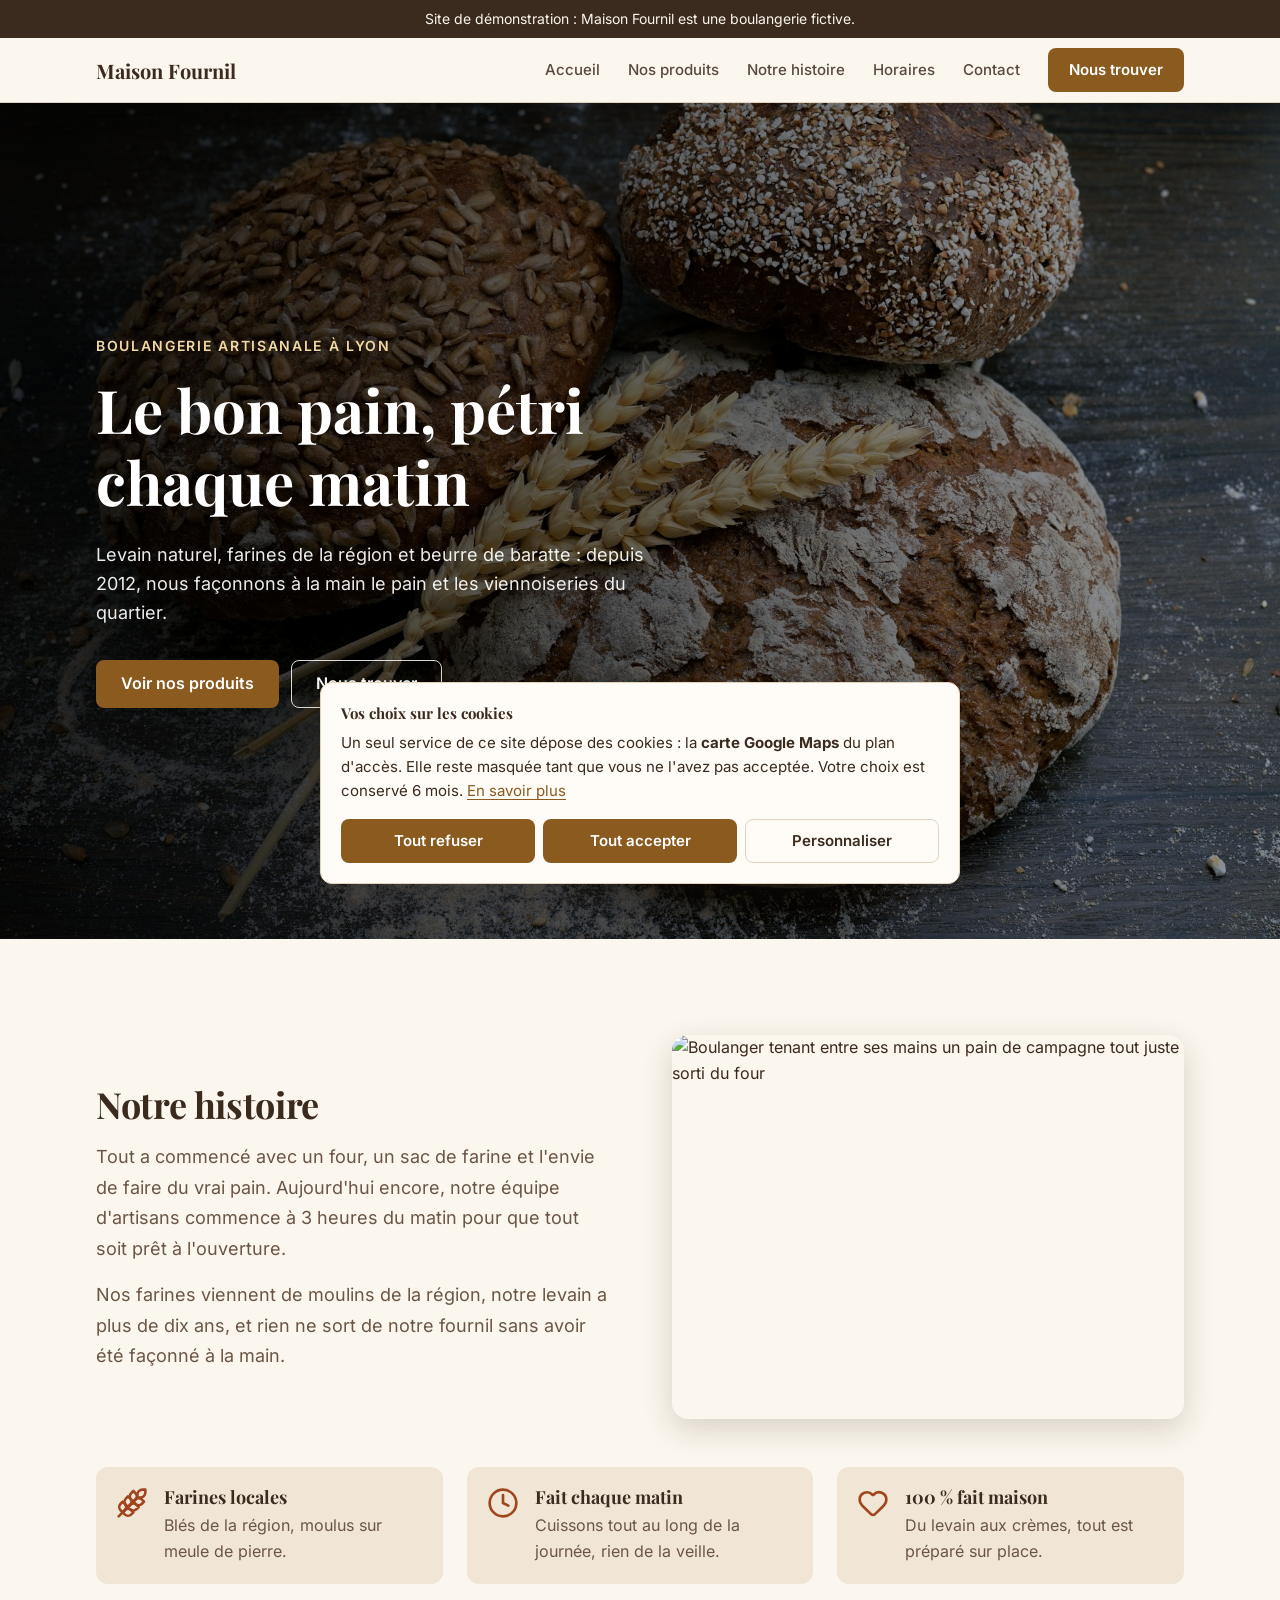
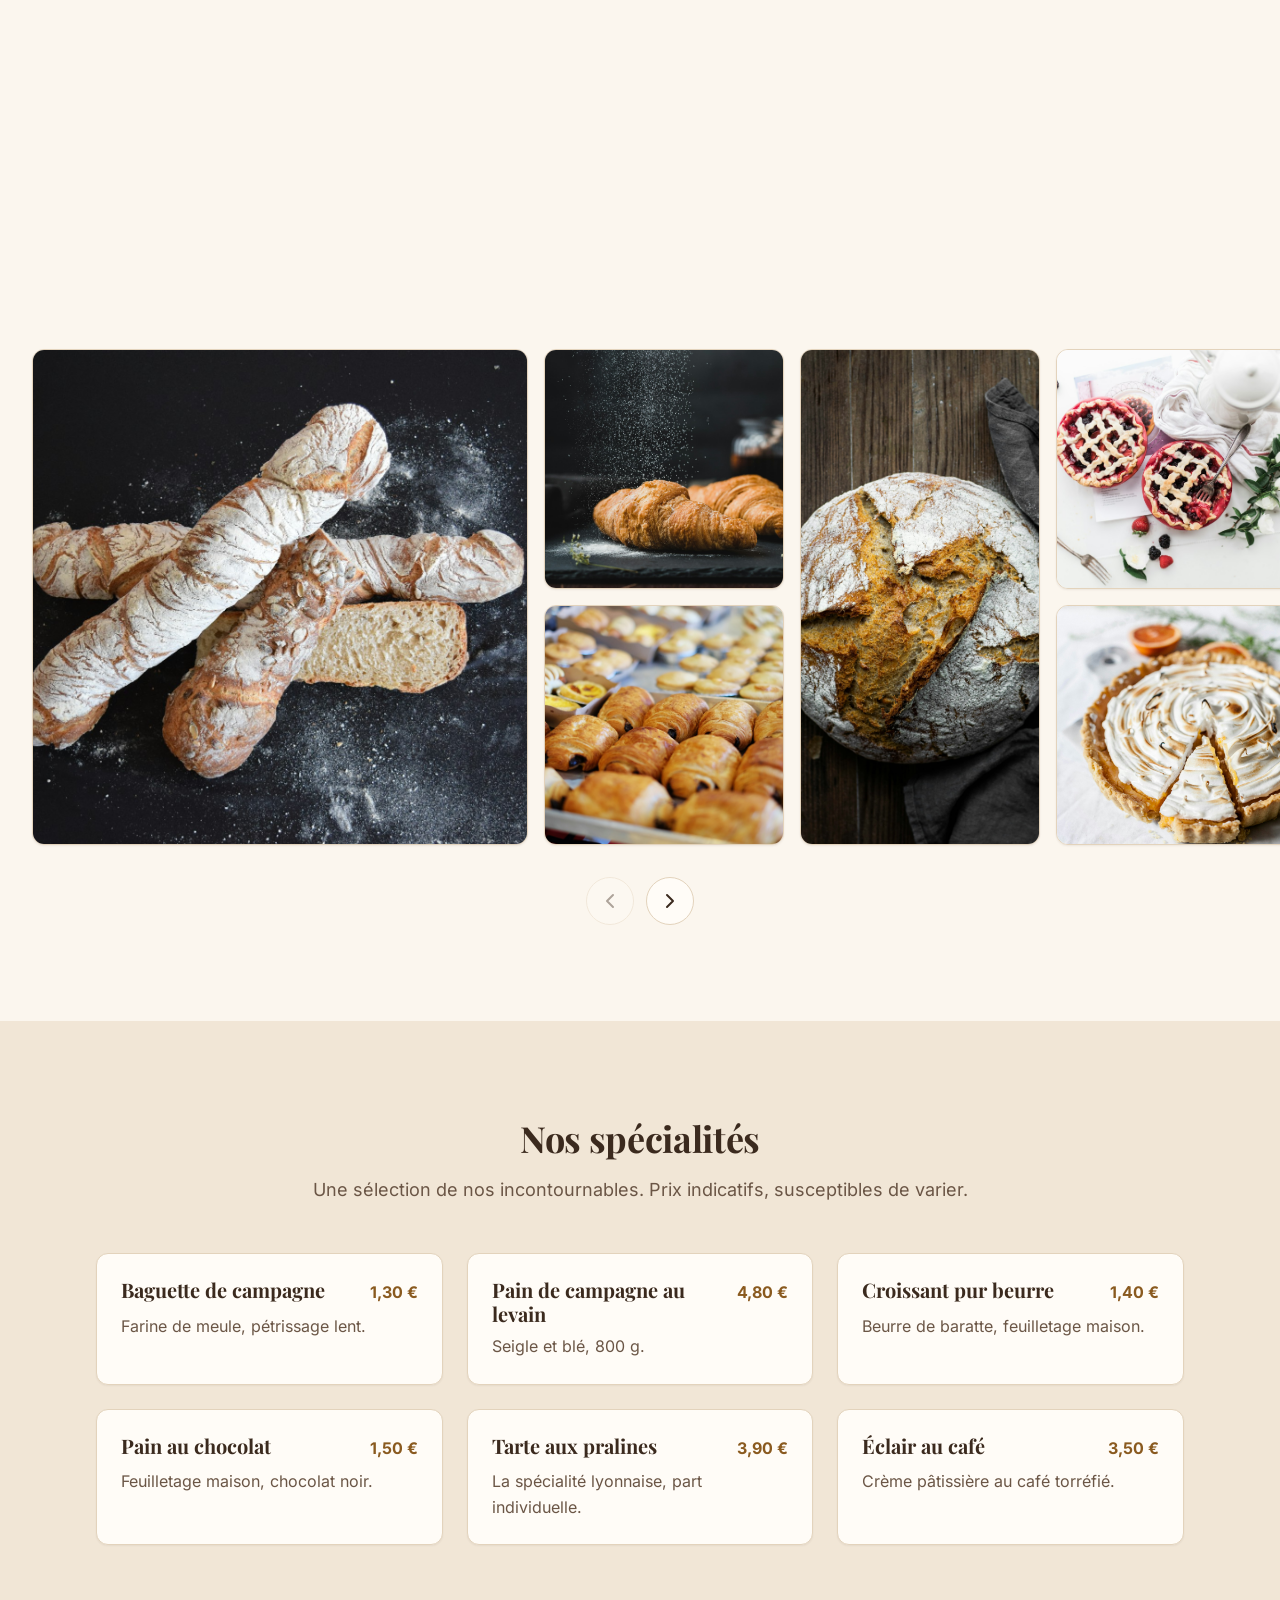
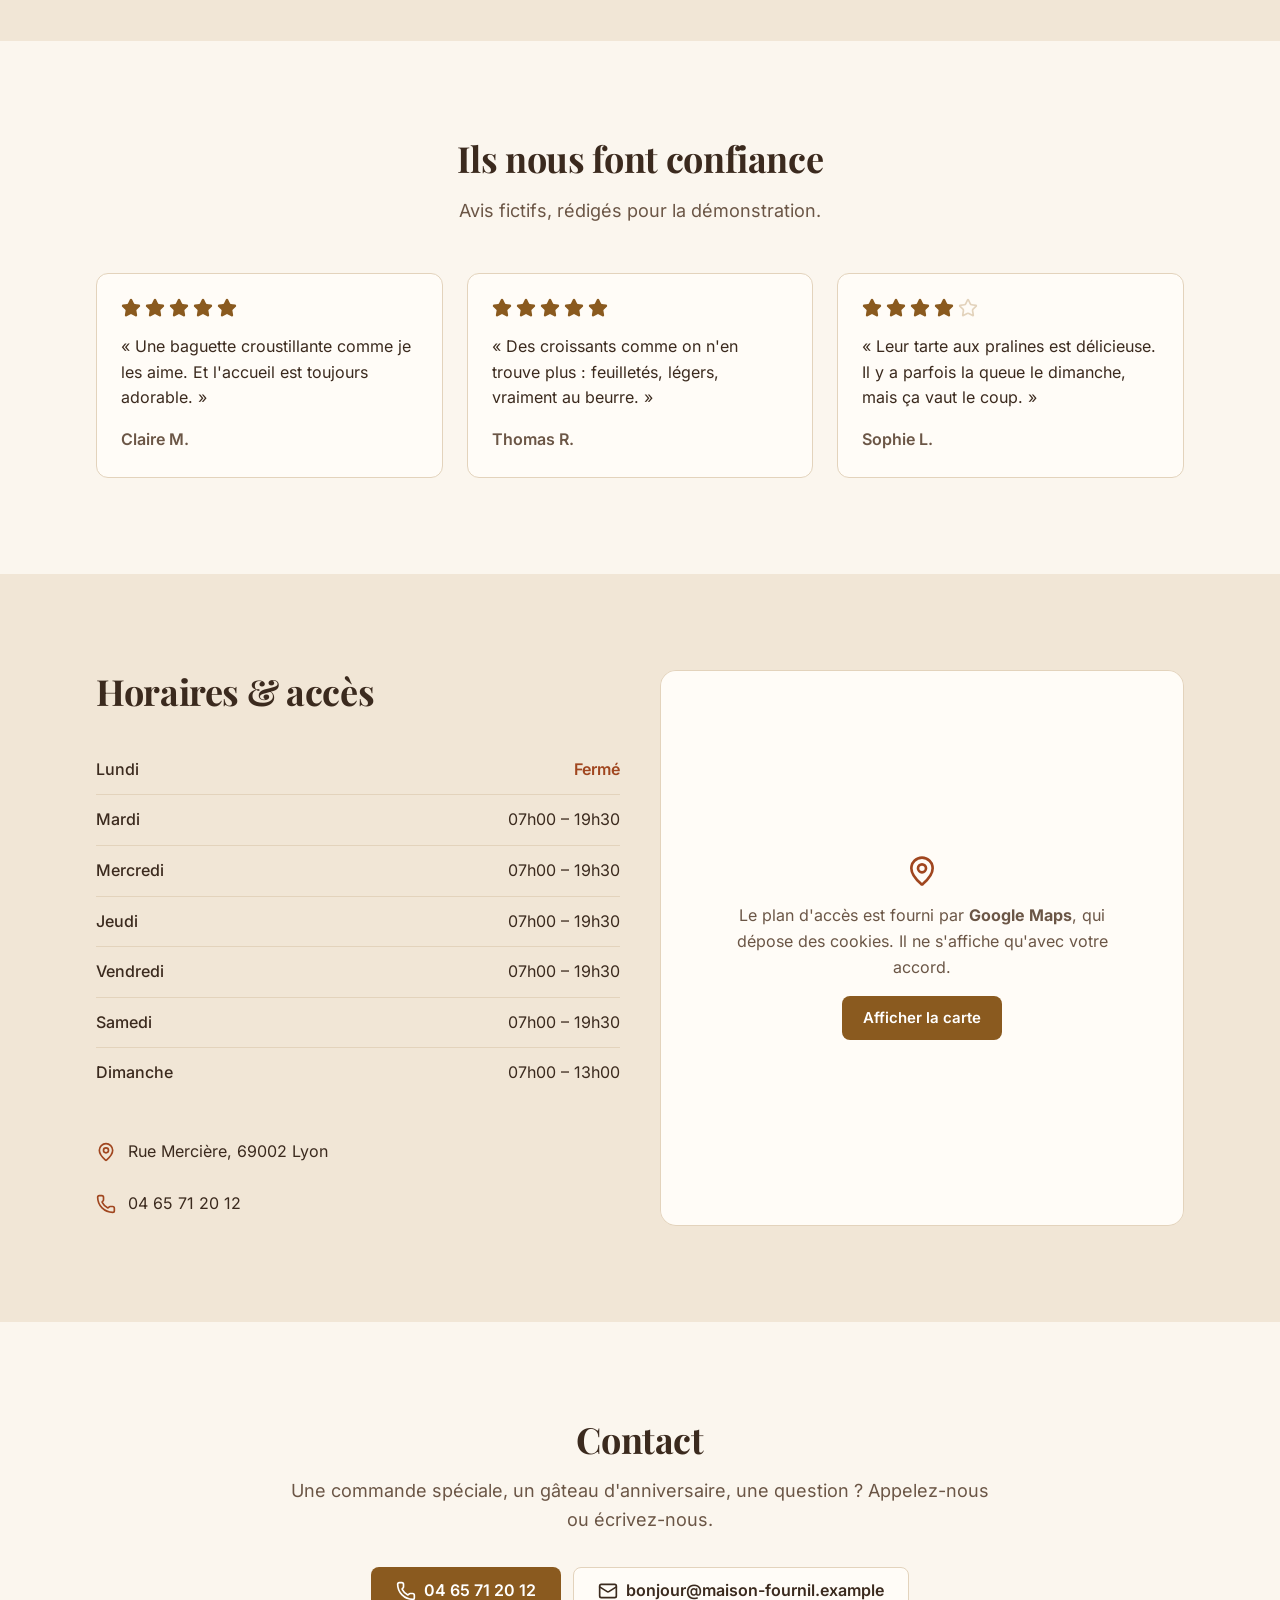
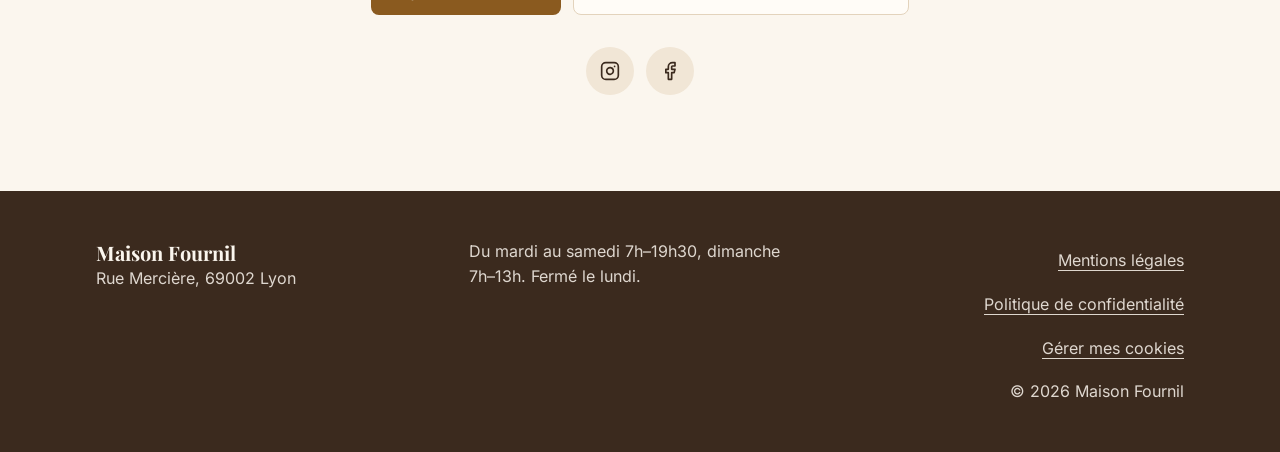
==== index.html @ 5c348c75 "Add project files." ====
<!doctype html>
<html lang="fr">
<head>
  <meta charset="utf-8">
  <meta name="viewport" content="width=device-width, initial-scale=1">

  <!-- SEO : à adapter à la main (les robots des réseaux sociaux ne lisent pas le JavaScript) -->
  <title>Maison Fournil – Boulangerie artisanale à Lyon (site de démonstration)</title>
  <meta name="description" content="Site de démonstration d'une boulangerie artisanale fictive à Lyon.">
  <!-- Démo d'une entreprise fictive : on ne la fait pas indexer par les moteurs de recherche.
       Pour une vraie boulangerie : supprimer cette ligne. -->
  <meta name="robots" content="noindex">
  <meta property="og:type" content="website">
  <meta property="og:locale" content="fr_FR">
  <meta property="og:site_name" content="Maison Fournil">
  <meta property="og:title" content="Maison Fournil – Site de démonstration">
  <meta property="og:description" content="Démo d'un site vitrine pour une boulangerie artisanale (entreprise fictive).">
  <!-- À COMPLÉTER une fois le site en ligne : og:image doit être une URL absolue,
       par ex. https://ton-projet.vercel.app/images/hero.jpg -->
  <meta property="og:image" content="images/hero.jpg">

  <!-- Polices hébergées localement (dossier fonts/) : aucun appel à Google Fonts -->
  <link rel="preload" href="fonts/inter-latin.woff2" as="font" type="font/woff2" crossorigin>
  <link rel="icon" href="favicon.svg" type="image/svg+xml">
  <link rel="icon" href="favicon-32.png" sizes="32x32" type="image/png">
  <link rel="apple-touch-icon" href="apple-touch-icon.png">
  <link rel="stylesheet" href="style.css">
  <script>document.documentElement.classList.add("js")</script>
</head>
<body>
  <a href="#contenu" class="skip-link">Aller au contenu</a>
  <p class="demo-notice" id="demo-notice" hidden></p>

  <!-- 1. Header -->
  <header class="header">
    <div class="container header__inner">
      <a href="#accueil" class="logo" data-text="name"></a>
      <nav class="nav" id="nav" aria-label="Navigation principale">
        <ul>
          <li><a href="#accueil">Accueil</a></li>
          <li><a href="#produits">Nos produits</a></li>
          <li><a href="#histoire">Notre histoire</a></li>
          <li><a href="#horaires">Horaires</a></li>
          <li><a href="#contact">Contact</a></li>
        </ul>
        <a href="#horaires" class="btn btn--primary nav__cta">Nous trouver</a>
      </nav>
      <a href="#horaires" class="btn btn--primary header__cta">Nous trouver</a>
      <button class="burger" type="button" aria-controls="nav" aria-expanded="false" aria-label="Ouvrir le menu">
        <svg class="icon" data-icon="menu"></svg>
      </button>
    </div>
  </header>

  <main id="contenu" tabindex="-1">
    <!-- 2. Hero -->
    <section id="accueil" class="hero">
      <img class="hero__img" id="hero-img" src="" alt="" fetchpriority="high">
      <div class="container hero__content reveal">
        <p class="eyebrow" data-text="tagline"></p>
        <h1 data-text="hero.title"></h1>
        <p class="hero__subtitle" data-text="hero.subtitle"></p>
        <div class="btn-row">
          <a href="#produits" class="btn btn--primary btn--lg">Voir nos produits</a>
          <a href="#horaires" class="btn btn--ghost-light btn--lg">Nous trouver</a>
        </div>
      </div>
    </section>

    <!-- 3. Notre histoire -->
    <section id="histoire" class="section">
      <div class="container story">
        <div class="reveal" id="story-text">
          <h2 data-text="story.title"></h2>
        </div>
        <div class="story__img reveal"><img id="story-img" src="" alt="" loading="lazy"></div>
      </div>
      <div class="container highlights" id="highlights"></div>
    </section>

    <!-- 4. Nos produits (galerie bento) -->
    <section id="produits" class="section gallery">
      <div class="container section__head reveal">
        <h2 data-text="gallery.title"></h2>
        <p data-text="gallery.description"></p>
      </div>
      <div class="gallery__track" id="gallery"></div>
      <div class="container slider__controls">
        <button class="slider__btn" id="slider-prev" type="button" aria-controls="gallery" aria-label="Produits précédents">
          <svg class="icon" data-icon="chevron-left"></svg>
        </button>
        <button class="slider__btn" id="slider-next" type="button" aria-controls="gallery" aria-label="Produits suivants">
          <svg class="icon" data-icon="chevron-right"></svg>
        </button>
      </div>
      <dialog class="lightbox" id="lightbox" aria-label="Photo agrandie">
        <figure class="lightbox__content">
          <img id="lightbox-img" src="" alt="">
          <figcaption id="lightbox-caption"></figcaption>
        </figure>
        <button class="lightbox__close" type="button" aria-label="Fermer la photo">
          <svg class="icon" data-icon="x"></svg>
        </button>
      </dialog>
    </section>

    <!-- 5. Spécialités -->
    <section id="specialites" class="section section--muted">
      <div class="container">
        <div class="section__head reveal">
          <h2 data-text="specialties.title"></h2>
          <p data-text="specialties.description"></p>
        </div>
        <div class="cards" id="specialties"></div>
      </div>
    </section>

    <!-- 6. Avis clients -->
    <section id="avis" class="section">
      <div class="container">
        <div class="section__head reveal">
          <h2 data-text="reviews.title"></h2>
          <p id="reviews-note" hidden>Avis fictifs, rédigés pour la démonstration.</p>
        </div>
        <div class="reviews" id="reviews"></div>
      </div>
    </section>

    <!-- 7. Horaires & accès -->
    <section id="horaires" class="section section--muted">
      <div class="container access">
        <div class="reveal">
          <h2>Horaires &amp; accès</h2>
          <table class="hours">
            <caption class="sr-only">Horaires d'ouverture</caption>
            <tbody id="hours"></tbody>
          </table>
          <address class="access__info">
            <p><svg class="icon" data-icon="map-pin"></svg><span data-text="fullAddress"></span></p>
            <p><svg class="icon" data-icon="phone"></svg><a data-tel data-text="phone"></a></p>
          </address>
        </div>
        <div class="map reveal">
          <!-- Chargée uniquement après consentement (consent.js) -->
          <iframe id="map" title="Plan d'accès" loading="lazy" referrerpolicy="no-referrer-when-downgrade" hidden></iframe>
          <div class="map__placeholder" id="map-placeholder">
            <svg class="icon icon--lg" data-icon="map-pin"></svg>
            <p>Le plan d'accès est fourni par <strong>Google Maps</strong>, qui dépose des cookies. Il ne s'affiche qu'avec votre accord.</p>
            <button type="button" class="btn btn--primary" data-consent-maps>Afficher la carte</button>
          </div>
        </div>
      </div>
    </section>

    <!-- 8. Contact -->
    <section id="contact" class="section">
      <div class="container contact reveal">
        <h2>Contact</h2>
        <p>Une commande spéciale, un gâteau d'anniversaire, une question ? Appelez-nous ou écrivez-nous.</p>
        <div class="btn-row btn-row--center">
          <a class="btn btn--primary btn--lg" data-tel><svg class="icon" data-icon="phone"></svg><span data-text="phone"></span></a>
          <a class="btn btn--outline btn--lg" data-mail><svg class="icon" data-icon="mail"></svg><span data-text="email"></span></a>
        </div>
        <div class="socials">
          <a data-social="instagram" target="_blank" rel="noopener noreferrer" aria-label="Instagram (nouvel onglet)"><svg class="icon" data-icon="instagram"></svg></a>
          <a data-social="facebook" target="_blank" rel="noopener noreferrer" aria-label="Facebook (nouvel onglet)"><svg class="icon" data-icon="facebook"></svg></a>
        </div>
      </div>
    </section>
  </main>

  <!-- 9. Footer -->
  <footer class="footer">
    <div class="container footer__inner">
      <div>
        <p class="footer__name" data-text="name"></p>
        <p data-text="fullAddress"></p>
      </div>
      <p data-text="hoursSummary"></p>
      <nav class="footer__legal" aria-label="Informations légales">
        <ul>
          <li><a href="mentions-legales.html">Mentions légales</a></li>
          <li><a href="politique-confidentialite.html">Politique de confidentialité</a></li>
          <li><button type="button" class="link-button" data-consent-open>Gérer mes cookies</button></li>
        </ul>
        <p>© <span id="year"></span> <span data-text="name"></span></p>
      </nav>
    </div>
  </footer>

  <script src="config.js"></script>
  <script src="script.js"></script>
  <script src="consent.js"></script>
</body>
</html>
---- style.css ----
/* ============ Palette & typo (contrastes vérifiés WCAG AA) ============ */
:root {
  --background: #fbf6ee;   /* crème */
  --foreground: #3b2a1e;   /* brun foncé */
  --card: #fffcf7;
  --primary: #8a5a1f;      /* brun doré */
  --primary-hover: #744b18;
  --on-primary: #ffffff;
  --muted: #f1e6d6;        /* beige */
  --muted-foreground: #6b5646;
  --terracotta: #a0461f;   /* accent */
  --border: #e3d3bc;
  --radius: 0.75rem;
  --header-h: 4rem;
  --font-sans: "Inter", system-ui, -apple-system, "Segoe UI", sans-serif;
  --font-serif: "Playfair Display", Georgia, serif;
}

/* ============ Polices hébergées localement (licence SIL Open Font License) ============ */
@font-face {
  font-family: "Inter";
  src: url("fonts/inter-latin.woff2") format("woff2");
  font-weight: 400 700;
  font-style: normal;
  font-display: swap;
}
@font-face {
  font-family: "Playfair Display";
  src: url("fonts/playfair-display-latin.woff2") format("woff2");
  font-weight: 600 700;
  font-style: normal;
  font-display: swap;
}

/* ============ Base ============ */
[hidden] { display: none !important; }
*, *::before, *::after { box-sizing: border-box; }
html { scroll-behavior: smooth; -webkit-text-size-adjust: 100%; }
body {
  margin: 0;
  background: var(--background);
  color: var(--foreground);
  font-family: var(--font-sans);
  font-size: 1rem;
  line-height: 1.6;
  -webkit-font-smoothing: antialiased;
}
img { display: block; max-width: 100%; }
h1, h2, h3 { font-family: var(--font-serif); line-height: 1.2; margin: 0; }
h2 { font-size: clamp(1.875rem, 4vw, 2.25rem); letter-spacing: -0.01em; }
p { margin: 0; }
a { color: inherit; }
[id] { scroll-margin-top: var(--header-h); }
:focus-visible { outline: 3px solid var(--primary); outline-offset: 3px; }
.sr-only {
  position: absolute; width: 1px; height: 1px; padding: 0; margin: -1px;
  overflow: hidden; clip: rect(0, 0, 0, 0); white-space: nowrap; border: 0;
}
/* Lien d'évitement (RGAA 12.7) : visible uniquement au focus clavier */
.skip-link {
  position: absolute; left: 1rem; top: -4rem; z-index: 100;
  padding: 0.75rem 1rem; border-radius: 0.5rem;
  background: var(--foreground); color: var(--background); font-weight: 600;
}
.skip-link:focus { top: 1rem; }
main:focus { outline: none; }

/* Bandeau « site de démonstration » */
.demo-notice {
  padding: 0.5rem 1rem; text-align: center; font-size: 0.875rem;
  background: var(--foreground); color: var(--background);
}

.container { width: 100%; max-width: 72rem; margin-inline: auto; padding-inline: 1rem; }
@media (min-width: 768px) { .container { padding-inline: 2rem; } }

.icon { width: 1.25rem; height: 1.25rem; flex-shrink: 0; }
.icon--lg { width: 2rem; height: 2rem; color: var(--terracotta); }

/* ============ Boutons (cibles ≥ 44px) ============ */
.btn {
  display: inline-flex; align-items: center; justify-content: center; gap: 0.5rem;
  min-height: 2.75rem; padding: 0.5rem 1.25rem;
  border: 1px solid transparent; border-radius: 0.5rem;
  font: 600 0.9375rem/1.2 var(--font-sans); text-decoration: none; cursor: pointer;
  transition: background-color .2s, color .2s, border-color .2s;
  max-width: 100%;
}
.btn--lg { min-height: 3rem; padding-inline: 1.5rem; font-size: 1rem; }
.btn--primary { background: var(--primary); color: var(--on-primary); }
.btn--primary:hover { background: var(--primary-hover); }
.btn--outline { border-color: var(--border); background: var(--card); color: var(--foreground); }
.btn--outline:hover { background: var(--muted); }
.btn--ghost-light { border-color: rgba(255,255,255,.85); color: #fff; }
.btn--ghost-light:hover { background: #fff; color: var(--foreground); }
.btn-row { display: flex; flex-direction: column; gap: 0.75rem; margin-top: 2rem; }
.btn-row--center { align-items: stretch; }
.btn-row .btn span { overflow: hidden; text-overflow: ellipsis; }
@media (min-width: 640px) {
  .btn-row { flex-direction: row; flex-wrap: wrap; }
  .btn-row--center { justify-content: center; }
}

/* ============ 1. Header ============ */
.header {
  position: sticky; top: 0; z-index: 40;
  background: rgba(251, 246, 238, .92);
  backdrop-filter: blur(8px); -webkit-backdrop-filter: blur(8px);
  border-bottom: 1px solid var(--border);
}
.header__inner { display: flex; align-items: center; gap: 1rem; height: var(--header-h); }
.logo { display: inline-flex; align-items: center; min-height: 2.75rem; font: 700 1.25rem var(--font-serif); text-decoration: none; margin-right: auto; }
.header__cta { display: none; }
.burger {
  display: inline-flex; align-items: center; justify-content: center;
  width: 2.75rem; height: 2.75rem; border: 0; border-radius: 0.5rem;
  background: transparent; color: var(--foreground); cursor: pointer;
}
.burger:hover { background: var(--muted); }
.burger .icon { width: 1.5rem; height: 1.5rem; }

/* Menu mobile : panneau déroulant sous le header */
.nav {
  display: none;
  position: absolute; top: 100%; left: 0; right: 0;
  padding: 0.5rem 1rem 1.25rem;
  background: var(--background);
  border-bottom: 1px solid var(--border);
  box-shadow: 0 12px 24px rgba(59, 42, 30, .12);
}
.nav.is-open { display: block; }
.nav ul { list-style: none; margin: 0; padding: 0; }
.nav li a {
  display: flex; align-items: center; min-height: 3rem; padding-inline: 0.5rem;
  border-radius: 0.5rem; font-weight: 500; text-decoration: none;
}
.nav li a:hover { background: var(--muted); color: var(--primary); }
.nav__cta { width: 100%; margin-top: 0.75rem; }

@media (min-width: 640px) { .header__cta { display: inline-flex; } }
@media (min-width: 1024px) {
  .burger, .nav__cta { display: none; }
  .nav { display: block; position: static; padding: 0; background: none; border: 0; box-shadow: none; }
  .nav ul { display: flex; gap: 0.25rem; }
  .nav li a { min-height: 2.75rem; padding-inline: 0.75rem; font-size: 0.9375rem; color: rgba(59, 42, 30, .85); }
  .nav li a:hover { background: none; }
}

/* ============ 2. Hero ============ */
.hero {
  position: relative; isolation: isolate; overflow: hidden;
  display: flex; align-items: center;
  min-height: calc(100svh - var(--header-h));
}
.hero__img { position: absolute; inset: 0; z-index: -2; width: 100%; height: 100%; object-fit: cover; }
.hero::after {
  content: ""; position: absolute; inset: 0; z-index: -1;
  background: linear-gradient(90deg, rgba(0,0,0,.78), rgba(0,0,0,.55) 55%, rgba(0,0,0,.3));
}
.hero__content { padding-block: 5rem; color: #fff; }
.hero :focus-visible { outline-color: #fff; }
.eyebrow { font-size: 0.875rem; font-weight: 600; letter-spacing: .12em; text-transform: uppercase; color: #f3d9a4; }
.hero h1 { max-width: 40rem; margin-top: 1rem; font-size: clamp(2.25rem, 7vw, 3.75rem); }
.hero__subtitle { max-width: 36rem; margin-top: 1.5rem; font-size: 1.125rem; color: rgba(255,255,255,.92); }

/* ============ Sections ============ */
.section { padding-block: 4rem; }
@media (min-width: 640px) { .section { padding-block: 6rem; } }
.section--muted { background: var(--muted); }
.section__head { text-align: center; }
.section__head p { max-width: 42rem; margin: 1rem auto 0; font-size: 1.125rem; color: var(--muted-foreground); }

/* ============ 3. Notre histoire ============ */
.story { display: grid; gap: 2.5rem; align-items: center; }
.story p { margin-top: 1rem; font-size: 1.125rem; line-height: 1.7; color: var(--muted-foreground); }
.story__img { aspect-ratio: 4 / 3; border-radius: 1rem; overflow: hidden; box-shadow: 0 10px 30px rgba(59, 42, 30, .18); }
.story__img img { width: 100%; height: 100%; object-fit: cover; }
.highlights { display: grid; gap: 1.5rem; margin-top: 3rem; }
.highlight { display: flex; gap: 1rem; padding: 1.25rem; border-radius: var(--radius); background: var(--muted); }
.highlight h3 { font-size: 1.125rem; }
.highlight p { margin-top: 0.25rem; color: var(--muted-foreground); }
@media (min-width: 640px) { .highlights { grid-template-columns: repeat(3, 1fr); } }
@media (min-width: 768px) { .story { grid-template-columns: 1fr 1fr; gap: 4rem; } }

/* ============ 4. Galerie bento ============ */
.gallery { overflow: hidden; }
.gallery__track {
  display: grid; grid-auto-flow: column; grid-auto-columns: minmax(15rem, 1fr);
  grid-template-rows: 15rem; gap: 1rem;
  margin-top: 3rem; padding: 0.5rem 1rem 1rem;
  overflow-x: auto; overscroll-behavior-x: contain;
  scrollbar-width: none; cursor: grab;
}
.gallery__track::-webkit-scrollbar { display: none; }
.gallery__track.is-dragging { cursor: grabbing; user-select: none; }

/* Slider : flèches sous la galerie */
.slider__controls { display: flex; justify-content: center; gap: 0.75rem; margin-top: 1rem; }
.slider__btn {
  display: inline-flex; align-items: center; justify-content: center;
  width: 3rem; height: 3rem; border: 1px solid var(--border); border-radius: 999px;
  background: var(--card); color: var(--foreground); cursor: pointer;
  transition: background-color .2s, color .2s, opacity .2s;
}
.slider__btn:hover:not(:disabled) { background: var(--primary); border-color: var(--primary); color: var(--on-primary); }
.slider__btn:disabled { opacity: .4; cursor: default; }
.slider__btn .icon { width: 1.5rem; height: 1.5rem; }
.gallery__track.is-dragging .tile { pointer-events: none; }
@media (min-width: 768px) {
  .gallery__track { grid-template-rows: repeat(2, 15rem); padding-inline: 2rem; }
  .tile--wide { grid-column: span 2; }
  .tile--tall { grid-row: span 2; }
}
.tile {
  position: relative; display: flex; align-items: flex-end;
  min-width: 15rem; padding: 1rem; overflow: hidden;
  border: 1px solid var(--border); border-radius: var(--radius);
  background: var(--card); color: #fff; text-align: left; font: inherit; cursor: pointer;
  box-shadow: 0 1px 2px rgba(59, 42, 30, .08);
  transition: transform .3s, box-shadow .3s;
}
.tile img {
  position: absolute; inset: 0; width: 100%; height: 100%; object-fit: cover;
  transition: transform .5s;
}
.tile::after {
  content: ""; position: absolute; inset: 0;
  background: linear-gradient(to top, rgba(0,0,0,.8), rgba(0,0,0,.35) 50%, transparent);
  transition: opacity .5s;
}
.tile__caption { position: relative; z-index: 1; display: grid; gap: 0.25rem; transition: opacity .5s, transform .5s; }
.tile__title { font: 700 1.125rem var(--font-serif); }
.tile__desc { font-size: 0.875rem; color: rgba(255,255,255,.85); }
.tile:hover, .tile:focus-visible { transform: scale(1.02); box-shadow: 0 10px 25px rgba(59, 42, 30, .2); }
.tile:hover img, .tile:focus-visible img { transform: scale(1.05); }
/* Souris : légende au survol. Tactile : légende toujours visible. */
@media (hover: hover) {
  .tile::after { opacity: 0; }
  .tile__caption { opacity: 0; transform: translateY(1rem); }
  .tile:hover::after, .tile:focus-visible::after { opacity: 1; }
  .tile:hover .tile__caption, .tile:focus-visible .tile__caption { opacity: 1; transform: none; }
}

/* Modal */
.lightbox {
  width: 100%; height: 100%; max-width: none; max-height: none;
  margin: 0; padding: 1rem; border: 0; background: transparent;
}
.lightbox[open] { display: flex; align-items: center; justify-content: center; animation: fade .25s ease-out; }
.lightbox::backdrop { background: rgba(0,0,0,.82); backdrop-filter: blur(4px); }
.lightbox__content { margin: 0; width: 100%; max-width: 56rem; animation: zoom .25s ease-out; }
.lightbox__content img { width: auto; max-height: 82vh; margin-inline: auto; border-radius: 0.5rem; object-fit: contain; }
.lightbox__content figcaption { margin-top: 0.75rem; text-align: center; color: rgba(255,255,255,.9); }
.lightbox__close {
  position: absolute; top: 1rem; right: 1rem;
  display: inline-flex; align-items: center; justify-content: center;
  width: 2.75rem; height: 2.75rem; border: 0; border-radius: 999px;
  background: rgba(255,255,255,.12); color: #fff; cursor: pointer;
}
.lightbox__close:hover { background: rgba(255,255,255,.25); }
.lightbox__close .icon { width: 1.5rem; height: 1.5rem; }
@keyframes fade { from { opacity: 0; } }
@keyframes zoom { from { transform: scale(.92) translateY(20px); } }

/* ============ 5. Spécialités ============ */
.cards { display: grid; gap: 1.5rem; margin-top: 3rem; }
@media (min-width: 640px) { .cards { grid-template-columns: repeat(2, 1fr); } }
@media (min-width: 1024px) { .cards { grid-template-columns: repeat(3, 1fr); } }
.card {
  padding: 1.5rem; border: 1px solid var(--border); border-radius: var(--radius);
  background: var(--card); box-shadow: 0 1px 2px rgba(59, 42, 30, .06);
}
.card__head { display: flex; align-items: baseline; justify-content: space-between; gap: 1rem; }
.card h3 { font-size: 1.25rem; }
.price { flex-shrink: 0; font-weight: 700; color: var(--primary); }
.card p { margin-top: 0.5rem; color: var(--muted-foreground); }

/* ============ 6. Avis ============ */
.reviews { display: grid; gap: 1.5rem; margin-top: 3rem; }
@media (min-width: 768px) { .reviews { grid-template-columns: repeat(3, 1fr); } }
.review {
  display: flex; flex-direction: column; margin: 0; padding: 1.5rem;
  border: 1px solid var(--border); border-radius: var(--radius); background: var(--card);
}
.stars { display: flex; gap: 0.25rem; color: var(--border); }
.star--on { color: var(--primary); fill: var(--primary); }
.review blockquote { flex: 1; margin: 1rem 0 0; }
.review figcaption { margin-top: 1rem; font-weight: 600; color: var(--muted-foreground); }

/* ============ 7. Horaires & accès ============ */
.access { display: grid; gap: 2.5rem; }
@media (min-width: 1024px) { .access { grid-template-columns: 1fr 1fr; } }
.hours { width: 100%; margin-top: 2rem; border-collapse: collapse; }
.hours tr + tr { border-top: 1px solid var(--border); }
.hours th, .hours td { padding: 0.75rem 0; }
.hours th { text-align: left; font-weight: 500; }
.hours td { text-align: right; }
.hours .closed { font-weight: 600; color: var(--terracotta); }
.access__info { margin-top: 2rem; font-style: normal; display: grid; gap: 0.5rem; }
.access__info p { display: flex; align-items: center; gap: 0.75rem; min-height: 2.75rem; }
.access__info .icon { color: var(--terracotta); }
.access__info a { display: inline-flex; align-items: center; min-height: 2.75rem; text-decoration: none; }
.access__info a:hover { color: var(--primary); text-decoration: underline; }
.map { min-height: 20rem; overflow: hidden; border: 1px solid var(--border); border-radius: 1rem; }
.map iframe { display: block; width: 100%; height: 100%; min-height: 20rem; border: 0; }
.map__placeholder {
  display: flex; flex-direction: column; align-items: center; justify-content: center; gap: 1rem;
  height: 100%; min-height: 20rem; padding: 2rem; text-align: center; background: var(--card);
}
.map__placeholder .icon { width: 2rem; height: 2rem; color: var(--terracotta); }
.map__placeholder p { max-width: 24rem; color: var(--muted-foreground); }

/* ============ 8. Contact ============ */
.contact { max-width: 48rem; text-align: center; }
.contact > p { margin-top: 1rem; font-size: 1.125rem; color: var(--muted-foreground); }
.socials { display: flex; justify-content: center; gap: 0.75rem; margin-top: 2rem; }
.socials a {
  display: inline-flex; align-items: center; justify-content: center;
  width: 3rem; height: 3rem; border-radius: 999px;
  background: var(--muted); transition: background-color .2s, color .2s;
}
.socials a:hover { background: var(--primary); color: var(--on-primary); }

/* ============ 9. Footer ============ */
.footer { padding-block: 3rem; background: var(--foreground); color: rgba(251, 246, 238, .85); }
.footer__inner { display: grid; gap: 2rem; }
.footer__name { font: 700 1.25rem var(--font-serif); color: var(--background); }
.footer__legal ul { list-style: none; margin: 0 0 0.5rem; padding: 0; }
.footer__legal a, .link-button {
  display: inline-flex; align-items: center; min-height: 2.75rem;
  text-decoration: underline; text-underline-offset: 4px;
}
.link-button { padding: 0; border: 0; background: none; color: inherit; font: inherit; cursor: pointer; }
.footer :focus-visible { outline-color: var(--background); }
@media (min-width: 768px) {
  .footer__inner { grid-template-columns: repeat(3, 1fr); }
  .footer__legal { text-align: right; }
}

/* ============ Bandeau cookies ============ */
.consent {
  position: fixed; left: 1rem; right: 1rem; bottom: 1rem; z-index: 60;
  max-width: 40rem; margin-inline: auto; padding: 1.25rem;
  border: 1px solid var(--border); border-radius: var(--radius);
  background: var(--card); color: var(--foreground);
  box-shadow: 0 12px 40px rgba(59, 42, 30, .25);
  max-height: calc(100vh - 2rem); overflow-y: auto;
}
.consent__title { font: 700 1.125rem var(--font-serif); margin-bottom: 0.5rem; }
.consent p { font-size: 0.9375rem; }
.consent a { color: var(--primary); text-underline-offset: 3px; }
.consent__actions { display: grid; gap: 0.5rem; margin-top: 1rem; }
.consent__actions .btn, .consent__details .btn { width: 100%; }
@media (min-width: 640px) { .consent__actions { grid-template-columns: repeat(3, 1fr); } }
.consent__details { display: grid; gap: 0.75rem; margin-top: 1rem; padding-top: 1rem; border-top: 1px solid var(--border); }
.consent__option { display: flex; gap: 0.75rem; align-items: flex-start; font-size: 0.9375rem; cursor: pointer; }
.consent__option input { width: 1.5rem; height: 1.5rem; margin: 0; flex-shrink: 0; accent-color: var(--primary); }

/* ============ Pages légales ============ */
.legal { max-width: 48rem; padding-block: 3rem 4rem; }
.legal h1 { font-size: clamp(2rem, 5vw, 2.5rem); }
.legal h2 { margin-top: 2.5rem; font-size: 1.5rem; }
.legal h3 { margin-top: 1.5rem; font-size: 1.125rem; }
.legal p, .legal ul, .legal table { margin-top: 0.75rem; }
.legal li + li { margin-top: 0.25rem; }
.legal a { color: var(--primary); text-underline-offset: 3px; }
.legal .todo { background: #fde9c4; padding: 0 0.25rem; border-radius: 0.25rem; font-weight: 600; }
.legal .updated { margin-top: 0.5rem; color: var(--muted-foreground); }
.table-wrap { overflow-x: auto; }
.legal table { width: 100%; border-collapse: collapse; font-size: 0.9375rem; }
.legal th, .legal td { padding: 0.5rem 0.75rem; border: 1px solid var(--border); text-align: left; vertical-align: top; }
.legal th { background: var(--muted); }

/* ============ Animations d'apparition ============ */
.js .reveal { opacity: 0; transform: translateY(24px); transition: opacity .6s ease-out, transform .6s ease-out; }
.js .reveal.is-visible { opacity: 1; transform: none; }
.highlight:nth-child(2), .card:nth-child(3n+2), .review:nth-child(2) { transition-delay: .1s; }
.highlight:nth-child(3), .card:nth-child(3n), .review:nth-child(3) { transition-delay: .2s; }

@media (prefers-reduced-motion: reduce) {
  html { scroll-behavior: auto; }
  *, *::before, *::after { animation: none !important; transition-duration: .01ms !important; transition-delay: 0s !important; }
  .js .reveal { transform: none; }
  .tile:hover, .tile:focus-visible, .tile:hover img, .tile:focus-visible img { transform: none; }
}
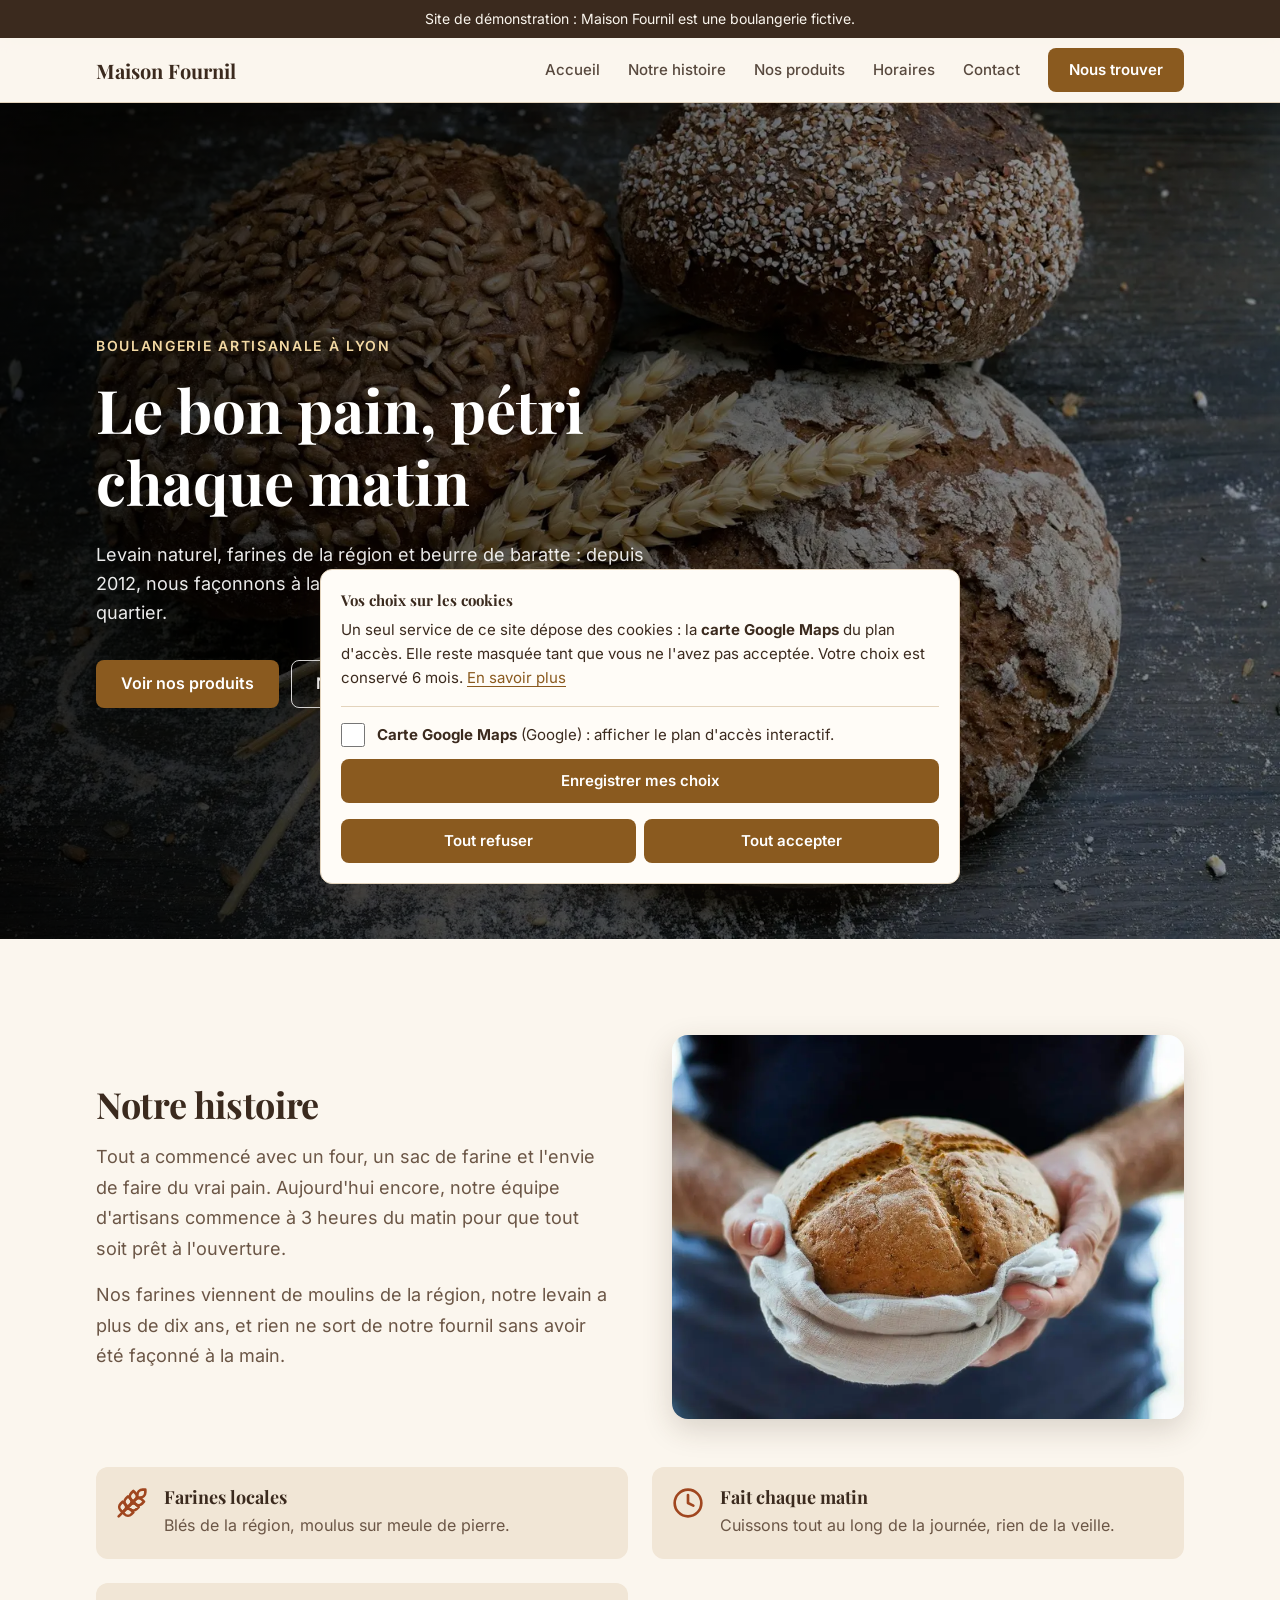
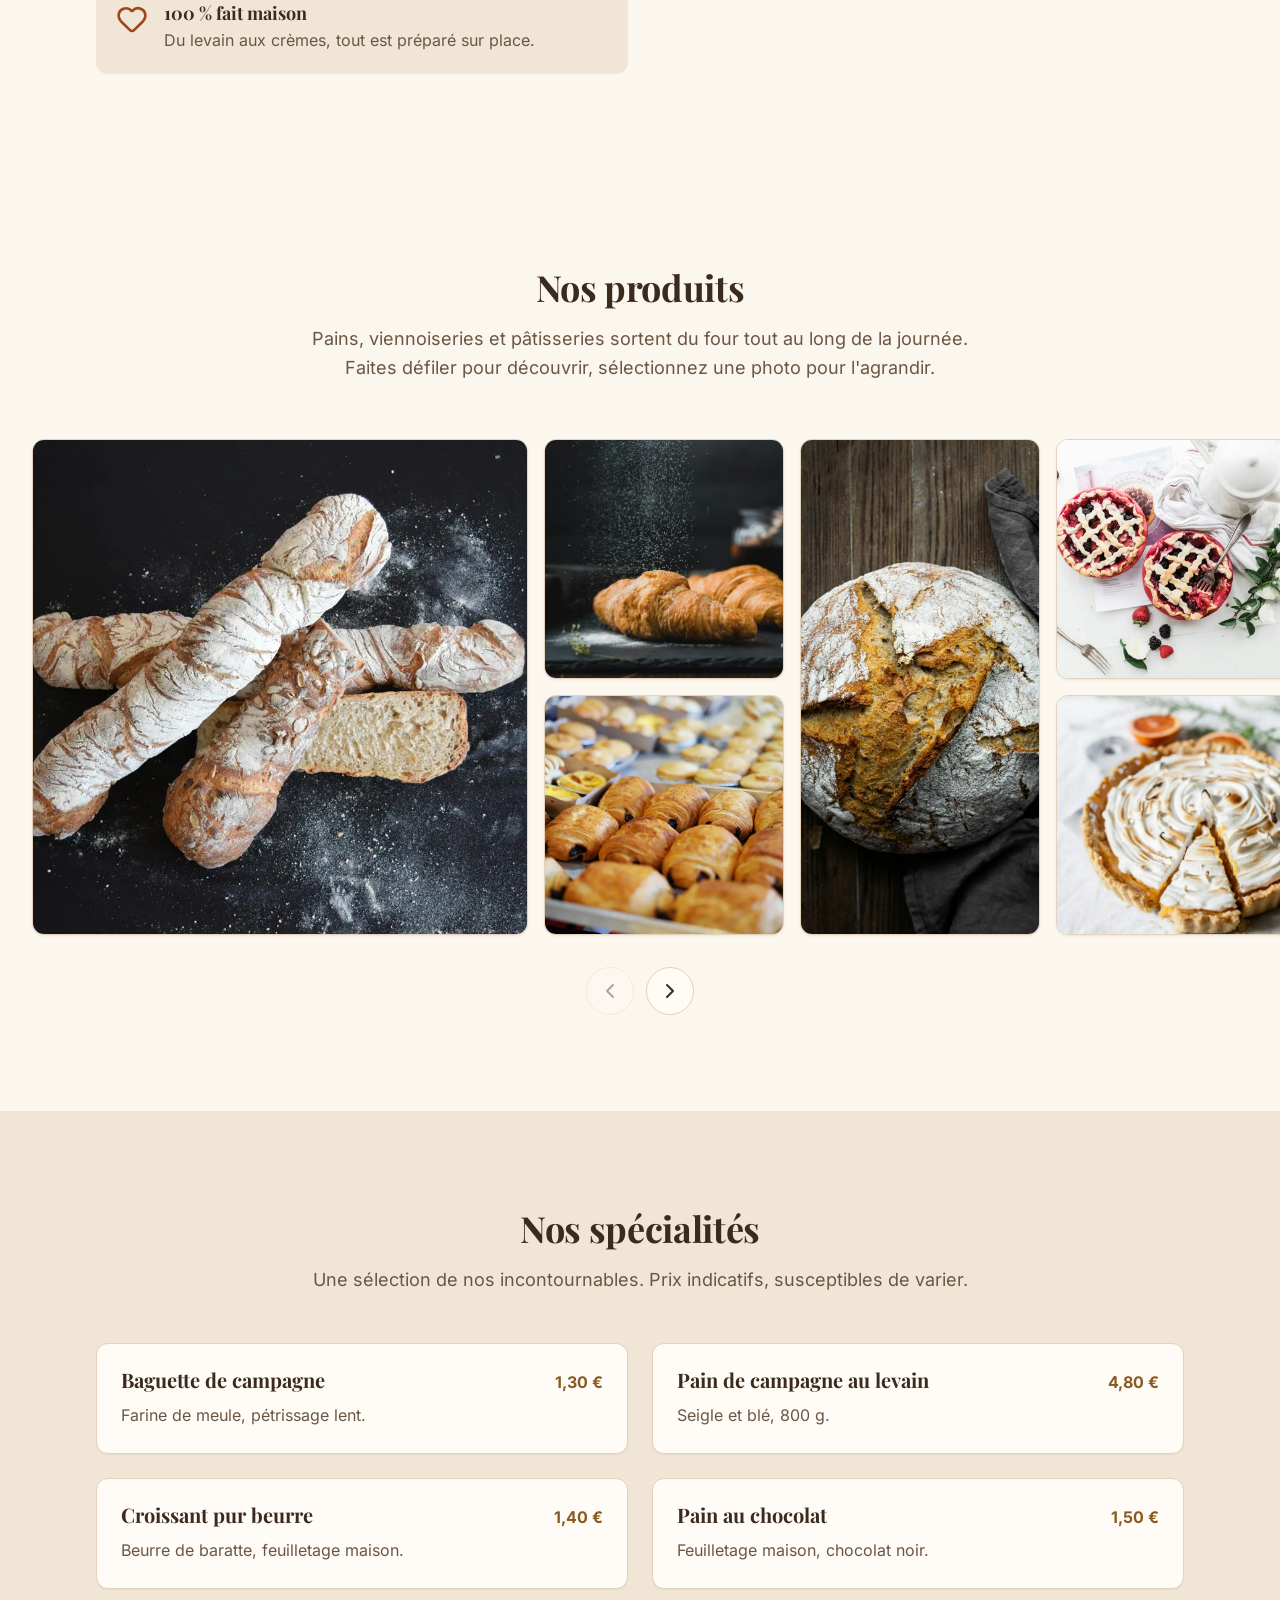
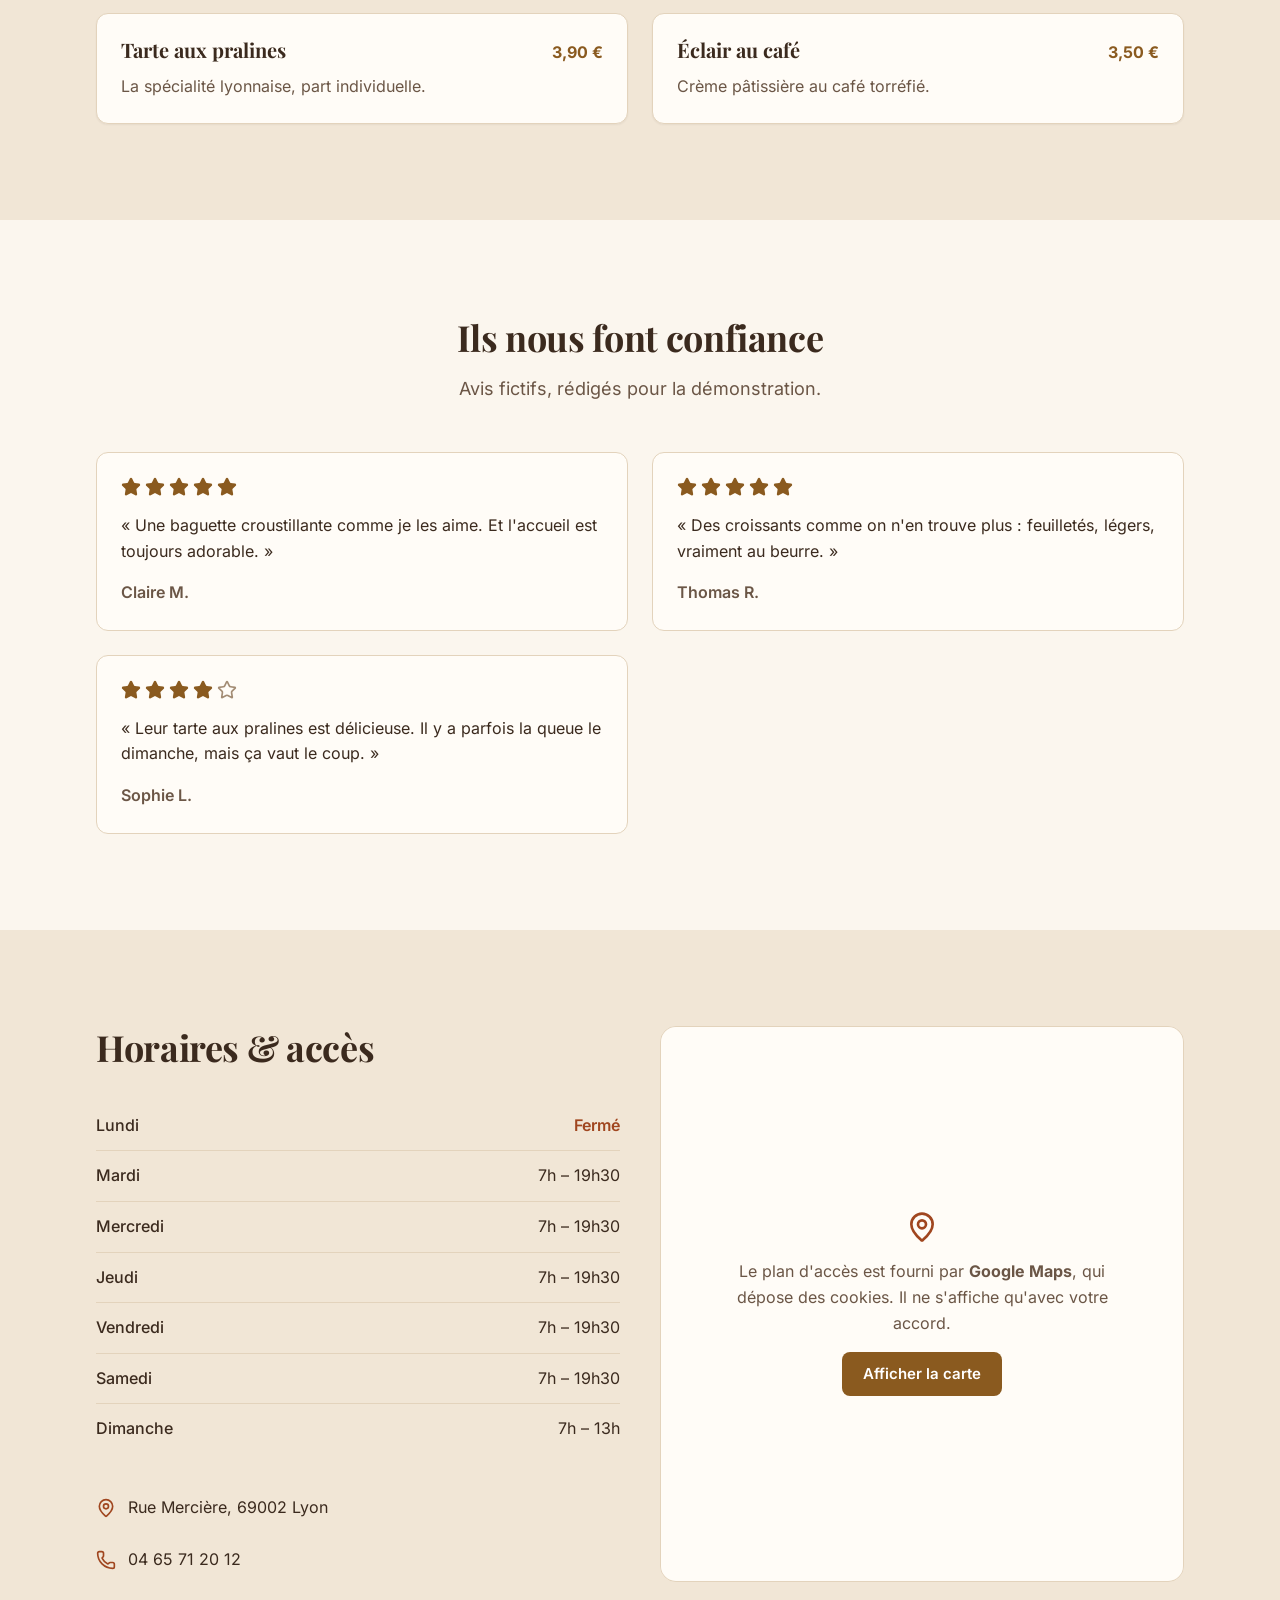
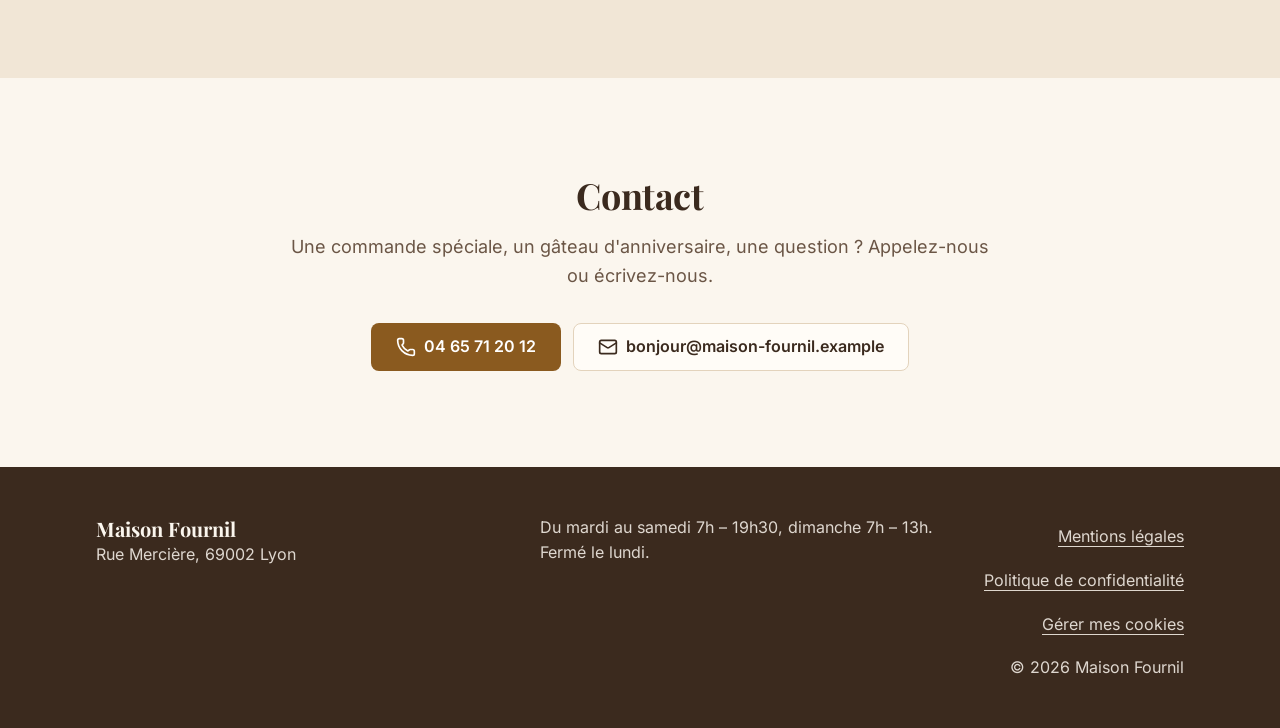
==== commit 14b994b0: "Finalisation du site de démonstration - Mentions légales et politique de confidentialité complétées " ====
--- a/index.html
+++ b/index.html
@@ -1,195 +1,190 @@
+<!--
+  Author: Nicolas Dos Santos
+  Created: 2026
+
+  File: index.html
+  Description: Home page.
+
+  © Nicolas Dos Santos. All rights reserved.
+-->
+
 <!doctype html>
 <html lang="fr">
 <head>
-  <meta charset="utf-8">
-  <meta name="viewport" content="width=device-width, initial-scale=1">
+    <meta charset="utf-8">
+    <meta name="viewport" content="width=device-width, initial-scale=1">
 
-  <!-- SEO : à adapter à la main (les robots des réseaux sociaux ne lisent pas le JavaScript) -->
-  <title>Maison Fournil – Boulangerie artisanale à Lyon (site de démonstration)</title>
-  <meta name="description" content="Site de démonstration d'une boulangerie artisanale fictive à Lyon.">
-  <!-- Démo d'une entreprise fictive : on ne la fait pas indexer par les moteurs de recherche.
-       Pour une vraie boulangerie : supprimer cette ligne. -->
-  <meta name="robots" content="noindex">
-  <meta property="og:type" content="website">
-  <meta property="og:locale" content="fr_FR">
-  <meta property="og:site_name" content="Maison Fournil">
-  <meta property="og:title" content="Maison Fournil – Site de démonstration">
-  <meta property="og:description" content="Démo d'un site vitrine pour une boulangerie artisanale (entreprise fictive).">
-  <!-- À COMPLÉTER une fois le site en ligne : og:image doit être une URL absolue,
-       par ex. https://ton-projet.vercel.app/images/hero.jpg -->
-  <meta property="og:image" content="images/hero.jpg">
+    <title>Maison Fournil – Boulangerie artisanale à Lyon (site de démonstration)</title>
+    <meta name="description" content="Site de démonstration d'une boulangerie artisanale fictive à Lyon.">
+    <meta name="robots" content="noindex">
+    <meta property="og:type" content="website">
+    <meta property="og:locale" content="fr_FR">
+    <meta property="og:site_name" content="Maison Fournil">
+    <meta property="og:title" content="Maison Fournil – Site de démonstration">
+    <meta property="og:description" content="Démo d'un site vitrine pour une boulangerie artisanale (entreprise fictive).">
 
-  <!-- Polices hébergées localement (dossier fonts/) : aucun appel à Google Fonts -->
-  <link rel="preload" href="fonts/inter-latin.woff2" as="font" type="font/woff2" crossorigin>
-  <link rel="icon" href="favicon.svg" type="image/svg+xml">
-  <link rel="icon" href="favicon-32.png" sizes="32x32" type="image/png">
-  <link rel="apple-touch-icon" href="apple-touch-icon.png">
-  <link rel="stylesheet" href="style.css">
-  <script>document.documentElement.classList.add("js")</script>
+    <link rel="preload" href="fonts/inter-latin.woff2" as="font" type="font/woff2" crossorigin>
+    <link rel="icon" href="favicon.svg" type="image/svg+xml">
+    <link rel="icon" href="favicon-32.png" sizes="32x32" type="image/png">
+    <link rel="apple-touch-icon" href="apple-touch-icon.png">
+    <link rel="stylesheet" href="style.css">
+    <script>document.documentElement.classList.add("js")</script>
 </head>
 <body>
-  <a href="#contenu" class="skip-link">Aller au contenu</a>
-  <p class="demo-notice" id="demo-notice" hidden></p>
+    <a href="#contenu" class="skip-link">Aller au contenu</a>
+    <p class="demo-notice" id="demo-notice" hidden></p>
 
-  <!-- 1. Header -->
-  <header class="header">
-    <div class="container header__inner">
-      <a href="#accueil" class="logo" data-text="name"></a>
-      <nav class="nav" id="nav" aria-label="Navigation principale">
-        <ul>
-          <li><a href="#accueil">Accueil</a></li>
-          <li><a href="#produits">Nos produits</a></li>
-          <li><a href="#histoire">Notre histoire</a></li>
-          <li><a href="#horaires">Horaires</a></li>
-          <li><a href="#contact">Contact</a></li>
-        </ul>
-        <a href="#horaires" class="btn btn--primary nav__cta">Nous trouver</a>
-      </nav>
-      <a href="#horaires" class="btn btn--primary header__cta">Nous trouver</a>
-      <button class="burger" type="button" aria-controls="nav" aria-expanded="false" aria-label="Ouvrir le menu">
-        <svg class="icon" data-icon="menu"></svg>
-      </button>
-    </div>
-  </header>
+    <header class="header">
+        <div class="container header__inner">
+            <a href="#accueil" class="logo" data-text="name"></a>
+            <nav class="nav" id="nav" aria-label="Navigation principale">
+                <ul>
+                    <li><a href="#accueil">Accueil</a></li>
+                    <li><a href="#histoire">Notre histoire</a></li>
+                    <li><a href="#produits">Nos produits</a></li>
+                    <li><a href="#horaires">Horaires</a></li>
+                    <li><a href="#contact">Contact</a></li>
+                </ul>
+                <a href="#horaires" class="btn btn--primary nav__cta">Nous trouver</a>
+            </nav>
+            <a href="#horaires" class="btn btn--primary header__cta">Nous trouver</a>
+            <a class="btn btn--primary header__call" data-tel><svg class="icon" data-icon="phone"></svg>Appeler</a>
+            <button class="burger" type="button" aria-controls="nav" aria-expanded="false" aria-label="Ouvrir le menu">
+                <svg class="icon" data-icon="menu"></svg>
+            </button>
+        </div>
+    </header>
 
-  <main id="contenu" tabindex="-1">
-    <!-- 2. Hero -->
-    <section id="accueil" class="hero">
-      <img class="hero__img" id="hero-img" src="" alt="" fetchpriority="high">
-      <div class="container hero__content reveal">
-        <p class="eyebrow" data-text="tagline"></p>
-        <h1 data-text="hero.title"></h1>
-        <p class="hero__subtitle" data-text="hero.subtitle"></p>
-        <div class="btn-row">
-          <a href="#produits" class="btn btn--primary btn--lg">Voir nos produits</a>
-          <a href="#horaires" class="btn btn--ghost-light btn--lg">Nous trouver</a>
+    <main id="contenu" tabindex="-1">
+        <section id="accueil" class="hero">
+            <img class="hero__img" src="images/hero.webp" srcset="images/hero-800.webp 800w, images/hero.webp 1600w" sizes="100vw"
+                 alt="Pains de campagne aux graines et épis de blé sur un plan de travail fariné" fetchpriority="high">
+            <div class="container hero__content">
+                <p class="eyebrow" data-text="tagline"></p>
+                <h1 data-text="hero.title"></h1>
+                <p class="hero__subtitle" data-text="hero.subtitle"></p>
+                <div class="btn-row">
+                    <a href="#produits" class="btn btn--primary btn--lg">Voir nos produits</a>
+                    <a href="#horaires" class="btn btn--ghost-light btn--lg">Nous trouver</a>
+                </div>
+            </div>
+        </section>
+
+        <section id="histoire" class="section">
+            <div class="container story">
+                <div class="reveal" id="story-text">
+                    <h2 data-text="story.title"></h2>
+                </div>
+                <div class="story__img reveal"><img id="story-img" src="" alt="" loading="lazy"></div>
+            </div>
+            <div class="container highlights" id="highlights"></div>
+        </section>
+
+        <section id="produits" class="section gallery">
+            <div class="container section__head reveal">
+                <h2 data-text="gallery.title"></h2>
+                <p data-text="gallery.description"></p>
+            </div>
+            <div class="gallery__track" id="gallery"></div>
+            <div class="container slider__controls">
+                <button class="slider__btn" id="slider-prev" type="button" aria-controls="gallery" aria-label="Produits précédents">
+                    <svg class="icon" data-icon="chevron-left"></svg>
+                </button>
+                <button class="slider__btn" id="slider-next" type="button" aria-controls="gallery" aria-label="Produits suivants">
+                    <svg class="icon" data-icon="chevron-right"></svg>
+                </button>
+            </div>
+            <dialog class="lightbox" id="lightbox" aria-label="Photo agrandie">
+                <figure class="lightbox__content">
+                    <img id="lightbox-img" src="" alt="">
+                    <figcaption id="lightbox-caption"></figcaption>
+                </figure>
+                <button class="lightbox__close" type="button" aria-label="Fermer la photo">
+                    <svg class="icon" data-icon="x"></svg>
+                </button>
+            </dialog>
+        </section>
+
+        <section id="specialites" class="section section--muted">
+            <div class="container">
+                <div class="section__head reveal">
+                    <h2 data-text="specialties.title"></h2>
+                    <p data-text="specialties.description"></p>
+                </div>
+                <div class="cards" id="specialties"></div>
+            </div>
+        </section>
+
+        <section id="avis" class="section">
+            <div class="container">
+                <div class="section__head reveal">
+                    <h2 data-text="reviews.title"></h2>
+                    <p id="reviews-note" hidden>Avis fictifs, rédigés pour la démonstration.</p>
+                </div>
+                <div class="reviews" id="reviews"></div>
+            </div>
+        </section>
+
+        <section id="horaires" class="section section--muted">
+            <div class="container access">
+                <div class="reveal">
+                    <h2>Horaires &amp; accès</h2>
+                    <table class="hours">
+                        <caption class="sr-only">Horaires d'ouverture</caption>
+                        <tbody id="hours"></tbody>
+                    </table>
+                    <address class="access__info">
+                        <p><svg class="icon" data-icon="map-pin"></svg><span data-text="fullAddress"></span></p>
+                        <p><svg class="icon" data-icon="phone"></svg><a data-tel data-text="phone"></a></p>
+                    </address>
+                </div>
+                <div class="map reveal">
+                    <iframe id="map" title="Plan d'accès" loading="lazy" referrerpolicy="no-referrer-when-downgrade" hidden></iframe>
+                    <div class="map__placeholder" id="map-placeholder">
+                        <svg class="icon icon--lg" data-icon="map-pin"></svg>
+                        <p>Le plan d'accès est fourni par <strong>Google Maps</strong>, qui dépose des cookies. Il ne s'affiche qu'avec votre accord.</p>
+                        <button type="button" class="btn btn--primary" data-consent-maps>Afficher la carte</button>
+                    </div>
+                </div>
+            </div>
+        </section>
+
+        <section id="contact" class="section">
+            <div class="container contact reveal">
+                <h2>Contact</h2>
+                <p>Une commande spéciale, un gâteau d'anniversaire, une question ? Appelez-nous ou écrivez-nous.</p>
+                <div class="btn-row btn-row--center">
+                    <a class="btn btn--primary btn--lg" data-tel><svg class="icon" data-icon="phone"></svg><span data-text="phone"></span></a>
+                    <a class="btn btn--outline btn--lg" data-mail><svg class="icon" data-icon="mail"></svg><span data-text="email"></span></a>
+                </div>
+                <div class="socials">
+                    <a data-social="instagram" target="_blank" rel="noopener noreferrer" aria-label="Instagram (nouvel onglet)"><svg class="icon" data-icon="instagram"></svg></a>
+                    <a data-social="facebook" target="_blank" rel="noopener noreferrer" aria-label="Facebook (nouvel onglet)"><svg class="icon" data-icon="facebook"></svg></a>
+                </div>
+            </div>
+        </section>
+    </main>
+
+    <footer class="footer">
+        <div class="container footer__inner">
+            <div>
+                <p class="footer__name" data-text="name"></p>
+                <p data-text="fullAddress"></p>
+            </div>
+            <p data-text="hoursSummary"></p>
+            <nav class="footer__legal" aria-label="Informations légales">
+                <ul>
+                    <li><a href="mentions-legales.html">Mentions légales</a></li>
+                    <li><a href="politique-confidentialite.html">Politique de confidentialité</a></li>
+                    <li><button type="button" class="link-button" data-consent-open>Gérer mes cookies</button></li>
+                </ul>
+                <p>© <span id="year"></span> <span data-text="name"></span></p>
+            </nav>
         </div>
-      </div>
-    </section>
+    </footer>
 
-    <!-- 3. Notre histoire -->
-    <section id="histoire" class="section">
-      <div class="container story">
-        <div class="reveal" id="story-text">
-          <h2 data-text="story.title"></h2>
-        </div>
-        <div class="story__img reveal"><img id="story-img" src="" alt="" loading="lazy"></div>
-      </div>
-      <div class="container highlights" id="highlights"></div>
-    </section>
-
-    <!-- 4. Nos produits (galerie bento) -->
-    <section id="produits" class="section gallery">
-      <div class="container section__head reveal">
-        <h2 data-text="gallery.title"></h2>
-        <p data-text="gallery.description"></p>
-      </div>
-      <div class="gallery__track" id="gallery"></div>
-      <div class="container slider__controls">
-        <button class="slider__btn" id="slider-prev" type="button" aria-controls="gallery" aria-label="Produits précédents">
-          <svg class="icon" data-icon="chevron-left"></svg>
-        </button>
-        <button class="slider__btn" id="slider-next" type="button" aria-controls="gallery" aria-label="Produits suivants">
-          <svg class="icon" data-icon="chevron-right"></svg>
-        </button>
-      </div>
-      <dialog class="lightbox" id="lightbox" aria-label="Photo agrandie">
-        <figure class="lightbox__content">
-          <img id="lightbox-img" src="" alt="">
-          <figcaption id="lightbox-caption"></figcaption>
-        </figure>
-        <button class="lightbox__close" type="button" aria-label="Fermer la photo">
-          <svg class="icon" data-icon="x"></svg>
-        </button>
-      </dialog>
-    </section>
-
-    <!-- 5. Spécialités -->
-    <section id="specialites" class="section section--muted">
-      <div class="container">
-        <div class="section__head reveal">
-          <h2 data-text="specialties.title"></h2>
-          <p data-text="specialties.description"></p>
-        </div>
-        <div class="cards" id="specialties"></div>
-      </div>
-    </section>
-
-    <!-- 6. Avis clients -->
-    <section id="avis" class="section">
-      <div class="container">
-        <div class="section__head reveal">
-          <h2 data-text="reviews.title"></h2>
-          <p id="reviews-note" hidden>Avis fictifs, rédigés pour la démonstration.</p>
-        </div>
-        <div class="reviews" id="reviews"></div>
-      </div>
-    </section>
-
-    <!-- 7. Horaires & accès -->
-    <section id="horaires" class="section section--muted">
-      <div class="container access">
-        <div class="reveal">
-          <h2>Horaires &amp; accès</h2>
-          <table class="hours">
-            <caption class="sr-only">Horaires d'ouverture</caption>
-            <tbody id="hours"></tbody>
-          </table>
-          <address class="access__info">
-            <p><svg class="icon" data-icon="map-pin"></svg><span data-text="fullAddress"></span></p>
-            <p><svg class="icon" data-icon="phone"></svg><a data-tel data-text="phone"></a></p>
-          </address>
-        </div>
-        <div class="map reveal">
-          <!-- Chargée uniquement après consentement (consent.js) -->
-          <iframe id="map" title="Plan d'accès" loading="lazy" referrerpolicy="no-referrer-when-downgrade" hidden></iframe>
-          <div class="map__placeholder" id="map-placeholder">
-            <svg class="icon icon--lg" data-icon="map-pin"></svg>
-            <p>Le plan d'accès est fourni par <strong>Google Maps</strong>, qui dépose des cookies. Il ne s'affiche qu'avec votre accord.</p>
-            <button type="button" class="btn btn--primary" data-consent-maps>Afficher la carte</button>
-          </div>
-        </div>
-      </div>
-    </section>
-
-    <!-- 8. Contact -->
-    <section id="contact" class="section">
-      <div class="container contact reveal">
-        <h2>Contact</h2>
-        <p>Une commande spéciale, un gâteau d'anniversaire, une question ? Appelez-nous ou écrivez-nous.</p>
-        <div class="btn-row btn-row--center">
-          <a class="btn btn--primary btn--lg" data-tel><svg class="icon" data-icon="phone"></svg><span data-text="phone"></span></a>
-          <a class="btn btn--outline btn--lg" data-mail><svg class="icon" data-icon="mail"></svg><span data-text="email"></span></a>
-        </div>
-        <div class="socials">
-          <a data-social="instagram" target="_blank" rel="noopener noreferrer" aria-label="Instagram (nouvel onglet)"><svg class="icon" data-icon="instagram"></svg></a>
-          <a data-social="facebook" target="_blank" rel="noopener noreferrer" aria-label="Facebook (nouvel onglet)"><svg class="icon" data-icon="facebook"></svg></a>
-        </div>
-      </div>
-    </section>
-  </main>
-
-  <!-- 9. Footer -->
-  <footer class="footer">
-    <div class="container footer__inner">
-      <div>
-        <p class="footer__name" data-text="name"></p>
-        <p data-text="fullAddress"></p>
-      </div>
-      <p data-text="hoursSummary"></p>
-      <nav class="footer__legal" aria-label="Informations légales">
-        <ul>
-          <li><a href="mentions-legales.html">Mentions légales</a></li>
-          <li><a href="politique-confidentialite.html">Politique de confidentialité</a></li>
-          <li><button type="button" class="link-button" data-consent-open>Gérer mes cookies</button></li>
-        </ul>
-        <p>© <span id="year"></span> <span data-text="name"></span></p>
-      </nav>
-    </div>
-  </footer>
-
-  <script src="config.js"></script>
-  <script src="script.js"></script>
-  <script src="consent.js"></script>
+    <script src="config.js"></script>
+    <script src="script.js"></script>
+    <script src="consent.js"></script>
 </body>
 </html>
--- a/style.css
+++ b/style.css
@@ -1,14 +1,23 @@
-/* ============ Palette & typo (contrastes vérifiés WCAG AA) ============ */
+/*
+  Author: Nicolas Dos Santos
+  Created: 2026
+
+  File: style.css
+  Description: Site styles.
+
+  © Nicolas Dos Santos. All rights reserved.
+*/
+
 :root {
-  --background: #fbf6ee;   /* crème */
-  --foreground: #3b2a1e;   /* brun foncé */
+  --background: #fbf6ee;
+  --foreground: #3b2a1e;
   --card: #fffcf7;
-  --primary: #8a5a1f;      /* brun doré */
+  --primary: #8a5a1f;
   --primary-hover: #744b18;
   --on-primary: #ffffff;
-  --muted: #f1e6d6;        /* beige */
+  --muted: #f1e6d6;
   --muted-foreground: #6b5646;
-  --terracotta: #a0461f;   /* accent */
+  --terracotta: #a0461f;
   --border: #e3d3bc;
   --radius: 0.75rem;
   --header-h: 4rem;
@@ -16,7 +25,6 @@
   --font-serif: "Playfair Display", Georgia, serif;
 }
 
-/* ============ Polices hébergées localement (licence SIL Open Font License) ============ */
 @font-face {
   font-family: "Inter";
   src: url("fonts/inter-latin.woff2") format("woff2");
@@ -32,7 +40,6 @@
   font-display: swap;
 }
 
-/* ============ Base ============ */
 [hidden] { display: none !important; }
 *, *::before, *::after { box-sizing: border-box; }
 html { scroll-behavior: smooth; -webkit-text-size-adjust: 100%; }
@@ -56,7 +63,6 @@
   position: absolute; width: 1px; height: 1px; padding: 0; margin: -1px;
   overflow: hidden; clip: rect(0, 0, 0, 0); white-space: nowrap; border: 0;
 }
-/* Lien d'évitement (RGAA 12.7) : visible uniquement au focus clavier */
 .skip-link {
   position: absolute; left: 1rem; top: -4rem; z-index: 100;
   padding: 0.75rem 1rem; border-radius: 0.5rem;
@@ -65,7 +71,6 @@
 .skip-link:focus { top: 1rem; }
 main:focus { outline: none; }
 
-/* Bandeau « site de démonstration » */
 .demo-notice {
   padding: 0.5rem 1rem; text-align: center; font-size: 0.875rem;
   background: var(--foreground); color: var(--background);
@@ -77,7 +82,6 @@
 .icon { width: 1.25rem; height: 1.25rem; flex-shrink: 0; }
 .icon--lg { width: 2rem; height: 2rem; color: var(--terracotta); }
 
-/* ============ Boutons (cibles ≥ 44px) ============ */
 .btn {
   display: inline-flex; align-items: center; justify-content: center; gap: 0.5rem;
   min-height: 2.75rem; padding: 0.5rem 1.25rem;
@@ -101,7 +105,6 @@
   .btn-row--center { justify-content: center; }
 }
 
-/* ============ 1. Header ============ */
 .header {
   position: sticky; top: 0; z-index: 40;
   background: rgba(251, 246, 238, .92);
@@ -111,6 +114,11 @@
 .header__inner { display: flex; align-items: center; gap: 1rem; height: var(--header-h); }
 .logo { display: inline-flex; align-items: center; min-height: 2.75rem; font: 700 1.25rem var(--font-serif); text-decoration: none; margin-right: auto; }
 .header__cta { display: none; }
+.logo { white-space: nowrap; }
+.header__call { min-height: 2.75rem; padding-inline: 0.75rem; }
+@media (max-width: 639px) { .header__inner { gap: 0.5rem; } }
+@media (max-width: 359px) { .logo { font-size: 1.0625rem; } }
+@media (min-width: 640px) { .header__call { display: none; } }
 .burger {
   display: inline-flex; align-items: center; justify-content: center;
   width: 2.75rem; height: 2.75rem; border: 0; border-radius: 0.5rem;
@@ -119,7 +127,6 @@
 .burger:hover { background: var(--muted); }
 .burger .icon { width: 1.5rem; height: 1.5rem; }
 
-/* Menu mobile : panneau déroulant sous le header */
 .nav {
   display: none;
   position: absolute; top: 100%; left: 0; right: 0;
@@ -146,7 +153,6 @@
   .nav li a:hover { background: none; }
 }
 
-/* ============ 2. Hero ============ */
 .hero {
   position: relative; isolation: isolate; overflow: hidden;
   display: flex; align-items: center;
@@ -163,14 +169,12 @@
 .hero h1 { max-width: 40rem; margin-top: 1rem; font-size: clamp(2.25rem, 7vw, 3.75rem); }
 .hero__subtitle { max-width: 36rem; margin-top: 1.5rem; font-size: 1.125rem; color: rgba(255,255,255,.92); }
 
-/* ============ Sections ============ */
 .section { padding-block: 4rem; }
 @media (min-width: 640px) { .section { padding-block: 6rem; } }
 .section--muted { background: var(--muted); }
 .section__head { text-align: center; }
 .section__head p { max-width: 42rem; margin: 1rem auto 0; font-size: 1.125rem; color: var(--muted-foreground); }
 
-/* ============ 3. Notre histoire ============ */
 .story { display: grid; gap: 2.5rem; align-items: center; }
 .story p { margin-top: 1rem; font-size: 1.125rem; line-height: 1.7; color: var(--muted-foreground); }
 .story__img { aspect-ratio: 4 / 3; border-radius: 1rem; overflow: hidden; box-shadow: 0 10px 30px rgba(59, 42, 30, .18); }
@@ -179,10 +183,9 @@
 .highlight { display: flex; gap: 1rem; padding: 1.25rem; border-radius: var(--radius); background: var(--muted); }
 .highlight h3 { font-size: 1.125rem; }
 .highlight p { margin-top: 0.25rem; color: var(--muted-foreground); }
-@media (min-width: 640px) { .highlights { grid-template-columns: repeat(3, 1fr); } }
+@media (min-width: 640px) { .highlights { grid-template-columns: repeat(2, 1fr); } }
 @media (min-width: 768px) { .story { grid-template-columns: 1fr 1fr; gap: 4rem; } }
 
-/* ============ 4. Galerie bento ============ */
 .gallery { overflow: hidden; }
 .gallery__track {
   display: grid; grid-auto-flow: column; grid-auto-columns: minmax(15rem, 1fr);
@@ -194,7 +197,6 @@
 .gallery__track::-webkit-scrollbar { display: none; }
 .gallery__track.is-dragging { cursor: grabbing; user-select: none; }
 
-/* Slider : flèches sous la galerie */
 .slider__controls { display: flex; justify-content: center; gap: 0.75rem; margin-top: 1rem; }
 .slider__btn {
   display: inline-flex; align-items: center; justify-content: center;
@@ -233,7 +235,6 @@
 .tile__desc { font-size: 0.875rem; color: rgba(255,255,255,.85); }
 .tile:hover, .tile:focus-visible { transform: scale(1.02); box-shadow: 0 10px 25px rgba(59, 42, 30, .2); }
 .tile:hover img, .tile:focus-visible img { transform: scale(1.05); }
-/* Souris : légende au survol. Tactile : légende toujours visible. */
 @media (hover: hover) {
   .tile::after { opacity: 0; }
   .tile__caption { opacity: 0; transform: translateY(1rem); }
@@ -241,7 +242,6 @@
   .tile:hover .tile__caption, .tile:focus-visible .tile__caption { opacity: 1; transform: none; }
 }
 
-/* Modal */
 .lightbox {
   width: 100%; height: 100%; max-width: none; max-height: none;
   margin: 0; padding: 1rem; border: 0; background: transparent;
@@ -262,10 +262,8 @@
 @keyframes fade { from { opacity: 0; } }
 @keyframes zoom { from { transform: scale(.92) translateY(20px); } }
 
-/* ============ 5. Spécialités ============ */
 .cards { display: grid; gap: 1.5rem; margin-top: 3rem; }
 @media (min-width: 640px) { .cards { grid-template-columns: repeat(2, 1fr); } }
-@media (min-width: 1024px) { .cards { grid-template-columns: repeat(3, 1fr); } }
 .card {
   padding: 1.5rem; border: 1px solid var(--border); border-radius: var(--radius);
   background: var(--card); box-shadow: 0 1px 2px rgba(59, 42, 30, .06);
@@ -275,19 +273,17 @@
 .price { flex-shrink: 0; font-weight: 700; color: var(--primary); }
 .card p { margin-top: 0.5rem; color: var(--muted-foreground); }
 
-/* ============ 6. Avis ============ */
 .reviews { display: grid; gap: 1.5rem; margin-top: 3rem; }
-@media (min-width: 768px) { .reviews { grid-template-columns: repeat(3, 1fr); } }
+@media (min-width: 768px) { .reviews { grid-template-columns: repeat(2, 1fr); } }
 .review {
   display: flex; flex-direction: column; margin: 0; padding: 1.5rem;
   border: 1px solid var(--border); border-radius: var(--radius); background: var(--card);
 }
-.stars { display: flex; gap: 0.25rem; color: var(--border); }
+.stars { display: flex; gap: 0.25rem; color: #a38c74; }
 .star--on { color: var(--primary); fill: var(--primary); }
 .review blockquote { flex: 1; margin: 1rem 0 0; }
 .review figcaption { margin-top: 1rem; font-weight: 600; color: var(--muted-foreground); }
 
-/* ============ 7. Horaires & accès ============ */
 .access { display: grid; gap: 2.5rem; }
 @media (min-width: 1024px) { .access { grid-template-columns: 1fr 1fr; } }
 .hours { width: 100%; margin-top: 2rem; border-collapse: collapse; }
@@ -310,7 +306,6 @@
 .map__placeholder .icon { width: 2rem; height: 2rem; color: var(--terracotta); }
 .map__placeholder p { max-width: 24rem; color: var(--muted-foreground); }
 
-/* ============ 8. Contact ============ */
 .contact { max-width: 48rem; text-align: center; }
 .contact > p { margin-top: 1rem; font-size: 1.125rem; color: var(--muted-foreground); }
 .socials { display: flex; justify-content: center; gap: 0.75rem; margin-top: 2rem; }
@@ -321,7 +316,6 @@
 }
 .socials a:hover { background: var(--primary); color: var(--on-primary); }
 
-/* ============ 9. Footer ============ */
 .footer { padding-block: 3rem; background: var(--foreground); color: rgba(251, 246, 238, .85); }
 .footer__inner { display: grid; gap: 2rem; }
 .footer__name { font: 700 1.25rem var(--font-serif); color: var(--background); }
@@ -333,11 +327,10 @@
 .link-button { padding: 0; border: 0; background: none; color: inherit; font: inherit; cursor: pointer; }
 .footer :focus-visible { outline-color: var(--background); }
 @media (min-width: 768px) {
-  .footer__inner { grid-template-columns: repeat(3, 1fr); }
+  .footer__inner { grid-template-columns: 1fr 1fr auto; }
   .footer__legal { text-align: right; }
 }
 
-/* ============ Bandeau cookies ============ */
 .consent {
   position: fixed; left: 1rem; right: 1rem; bottom: 1rem; z-index: 60;
   max-width: 40rem; margin-inline: auto; padding: 1.25rem;
@@ -351,12 +344,22 @@
 .consent a { color: var(--primary); text-underline-offset: 3px; }
 .consent__actions { display: grid; gap: 0.5rem; margin-top: 1rem; }
 .consent__actions .btn, .consent__details .btn { width: 100%; }
-@media (min-width: 640px) { .consent__actions { grid-template-columns: repeat(3, 1fr); } }
+@media (min-width: 640px) { .consent__actions { grid-template-columns: repeat(2, 1fr); } }
 .consent__details { display: grid; gap: 0.75rem; margin-top: 1rem; padding-top: 1rem; border-top: 1px solid var(--border); }
 .consent__option { display: flex; gap: 0.75rem; align-items: flex-start; font-size: 0.9375rem; cursor: pointer; }
+@media (max-height: 600px) {
+  .consent { bottom: 0.5rem; padding: 1rem; }
+  .consent p, .consent__option { font-size: 0.875rem; }
+  .consent__title { margin-bottom: 0.25rem; }
+  .consent__details, .consent__actions { margin-top: 0.75rem; }
+  .consent__details { padding-top: 0.75rem; }
+}
+@media (max-height: 600px) and (min-width: 640px) {
+  .consent { max-width: 48rem; }
+  .consent__details { grid-template-columns: 1fr auto; align-items: center; }
+}
 .consent__option input { width: 1.5rem; height: 1.5rem; margin: 0; flex-shrink: 0; accent-color: var(--primary); }
 
-/* ============ Pages légales ============ */
 .legal { max-width: 48rem; padding-block: 3rem 4rem; }
 .legal h1 { font-size: clamp(2rem, 5vw, 2.5rem); }
 .legal h2 { margin-top: 2.5rem; font-size: 1.5rem; }
@@ -370,8 +373,15 @@
 .legal table { width: 100%; border-collapse: collapse; font-size: 0.9375rem; }
 .legal th, .legal td { padding: 0.5rem 0.75rem; border: 1px solid var(--border); text-align: left; vertical-align: top; }
 .legal th { background: var(--muted); }
-
-/* ============ Animations d'apparition ============ */
+.legal { overflow-wrap: break-word; }
+@media (max-width: 639px) {
+  .legal thead { position: absolute; width: 1px; height: 1px; overflow: hidden; clip: rect(0, 0, 0, 0); }
+  .legal table, .legal tbody, .legal tr, .legal td { display: block; }
+  .legal tr + tr { margin-top: 1rem; }
+  .legal td + td { border-top: 0; }
+  .legal td::before { content: attr(data-label); display: block; font-weight: 600; }
+}
+
 .js .reveal { opacity: 0; transform: translateY(24px); transition: opacity .6s ease-out, transform .6s ease-out; }
 .js .reveal.is-visible { opacity: 1; transform: none; }
 .highlight:nth-child(2), .card:nth-child(3n+2), .review:nth-child(2) { transition-delay: .1s; }
